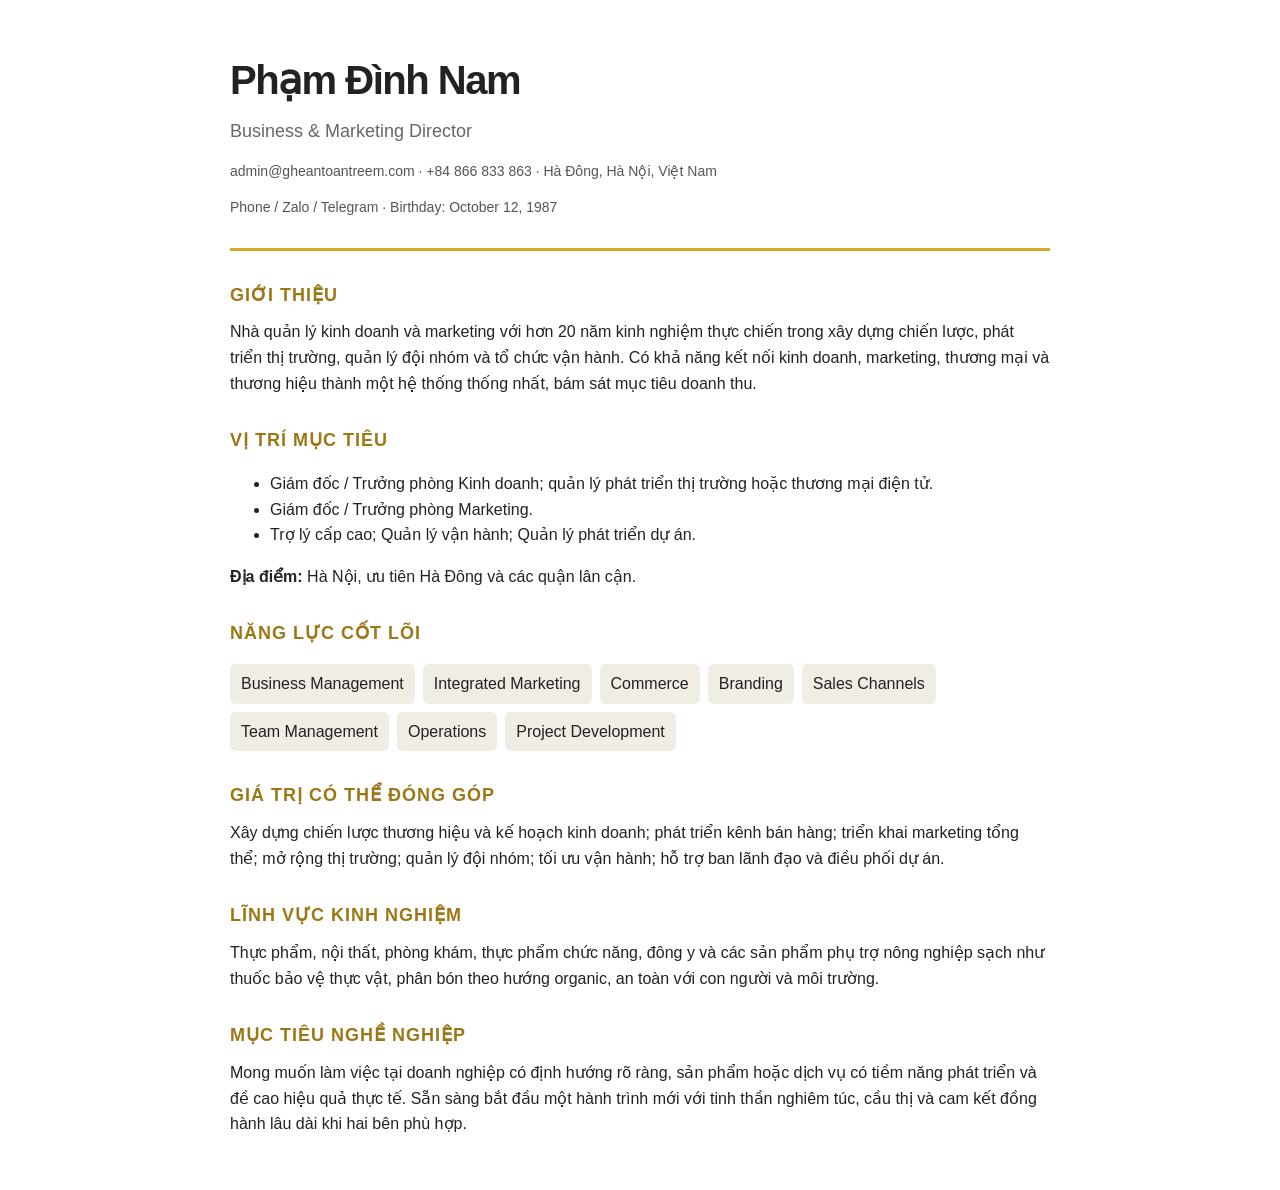
==== cv-pham-dinh-nam.html @ d98afbf7 "Publish online CV" ====
<!doctype html>
<html lang="vi">
<head>
  <meta charset="utf-8">
  <meta name="viewport" content="width=device-width, initial-scale=1">
  <title>CV — Phạm Đình Nam</title>
  <style>
    :root { color-scheme: light; font-family: "Helvetica Neue", "SF Pro Text", Helvetica, Arial, sans-serif; }
    body { max-width: 820px; margin: 0 auto; padding: 48px; color: #222; line-height: 1.6; }
    header { padding-bottom: 24px; border-bottom: 3px solid #d4a928; }
    h1 { margin: 0; font-size: 40px; letter-spacing: -1.5px; }
    h2 { margin: 30px 0 10px; font-size: 18px; color: #9b7715; text-transform: uppercase; letter-spacing: 1px; }
    h3, p { margin: 5px 0; }
    .role { color: #666; font-size: 18px; }
    .contact { margin-top: 14px; color: #555; font-size: 14px; }
    .skills { display: flex; flex-wrap: wrap; gap: 8px; padding: 0; list-style: none; }
    .skills li { padding: 7px 11px; background: #f0ede5; border-radius: 6px; }
    @media print { body { padding: 0; } }
  </style>
</head>
<body>
  <header>
    <h1>Phạm Đình Nam</h1>
    <p class="role">Business &amp; Marketing Director</p>
    <p class="contact">admin@gheantoantreem.com · +84 866 833 863 · Hà Đông, Hà Nội, Việt Nam</p>
    <p class="contact">Phone / Zalo / Telegram · Birthday: October 12, 1987</p>
  </header>
  <main>
    <h2>Giới thiệu</h2>
    <p>Nhà quản lý kinh doanh và marketing với hơn 20 năm kinh nghiệm thực chiến trong xây dựng chiến lược, phát triển thị trường, quản lý đội nhóm và tổ chức vận hành. Có khả năng kết nối kinh doanh, marketing, thương mại và thương hiệu thành một hệ thống thống nhất, bám sát mục tiêu doanh thu.</p>
    <h2>Vị trí mục tiêu</h2>
    <ul>
      <li>Giám đốc / Trưởng phòng Kinh doanh; quản lý phát triển thị trường hoặc thương mại điện tử.</li>
      <li>Giám đốc / Trưởng phòng Marketing.</li>
      <li>Trợ lý cấp cao; Quản lý vận hành; Quản lý phát triển dự án.</li>
    </ul>
    <p><strong>Địa điểm:</strong> Hà Nội, ưu tiên Hà Đông và các quận lân cận.</p>
    <h2>Năng lực cốt lõi</h2>
    <ul class="skills">
      <li>Business Management</li><li>Integrated Marketing</li><li>Commerce</li><li>Branding</li>
      <li>Sales Channels</li><li>Team Management</li><li>Operations</li><li>Project Development</li>
    </ul>
    <h2>Giá trị có thể đóng góp</h2>
    <p>Xây dựng chiến lược thương hiệu và kế hoạch kinh doanh; phát triển kênh bán hàng; triển khai marketing tổng thể; mở rộng thị trường; quản lý đội nhóm; tối ưu vận hành; hỗ trợ ban lãnh đạo và điều phối dự án.</p>
    <h2>Lĩnh vực kinh nghiệm</h2>
    <p>Thực phẩm, nội thất, phòng khám, thực phẩm chức năng, đông y và các sản phẩm phụ trợ nông nghiệp sạch như thuốc bảo vệ thực vật, phân bón theo hướng organic, an toàn với con người và môi trường.</p>
    <h2>Mục tiêu nghề nghiệp</h2>
    <p>Mong muốn làm việc tại doanh nghiệp có định hướng rõ ràng, sản phẩm hoặc dịch vụ có tiềm năng phát triển và đề cao hiệu quả thực tế. Sẵn sàng bắt đầu một hành trình mới với tinh thần nghiêm túc, cầu thị và cam kết đồng hành lâu dài khi hai bên phù hợp.</p>
  </main>
</body>
</html>
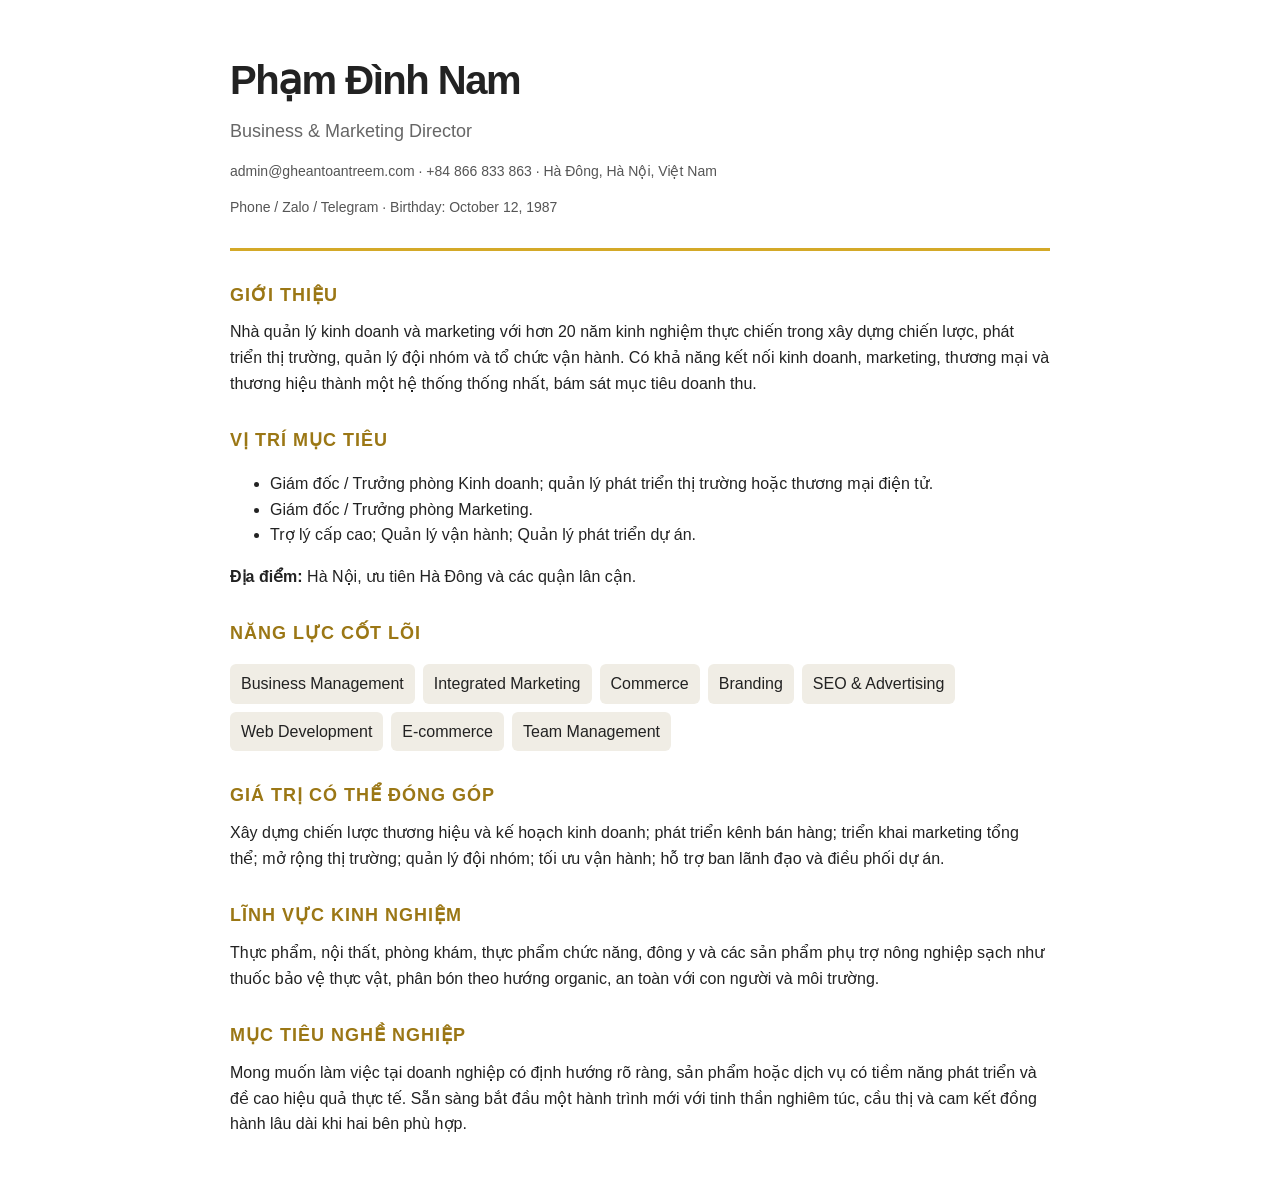
==== commit 9ef2acd4: "Expand digital marketing expertise" ====
--- a/cv-pham-dinh-nam.html
+++ b/cv-pham-dinh-nam.html
@@ -38,7 +38,7 @@
     <h2>Năng lực cốt lõi</h2>
     <ul class="skills">
       <li>Business Management</li><li>Integrated Marketing</li><li>Commerce</li><li>Branding</li>
-      <li>Sales Channels</li><li>Team Management</li><li>Operations</li><li>Project Development</li>
+      <li>SEO &amp; Advertising</li><li>Web Development</li><li>E-commerce</li><li>Team Management</li>
     </ul>
     <h2>Giá trị có thể đóng góp</h2>
     <p>Xây dựng chiến lược thương hiệu và kế hoạch kinh doanh; phát triển kênh bán hàng; triển khai marketing tổng thể; mở rộng thị trường; quản lý đội nhóm; tối ưu vận hành; hỗ trợ ban lãnh đạo và điều phối dự án.</p>
